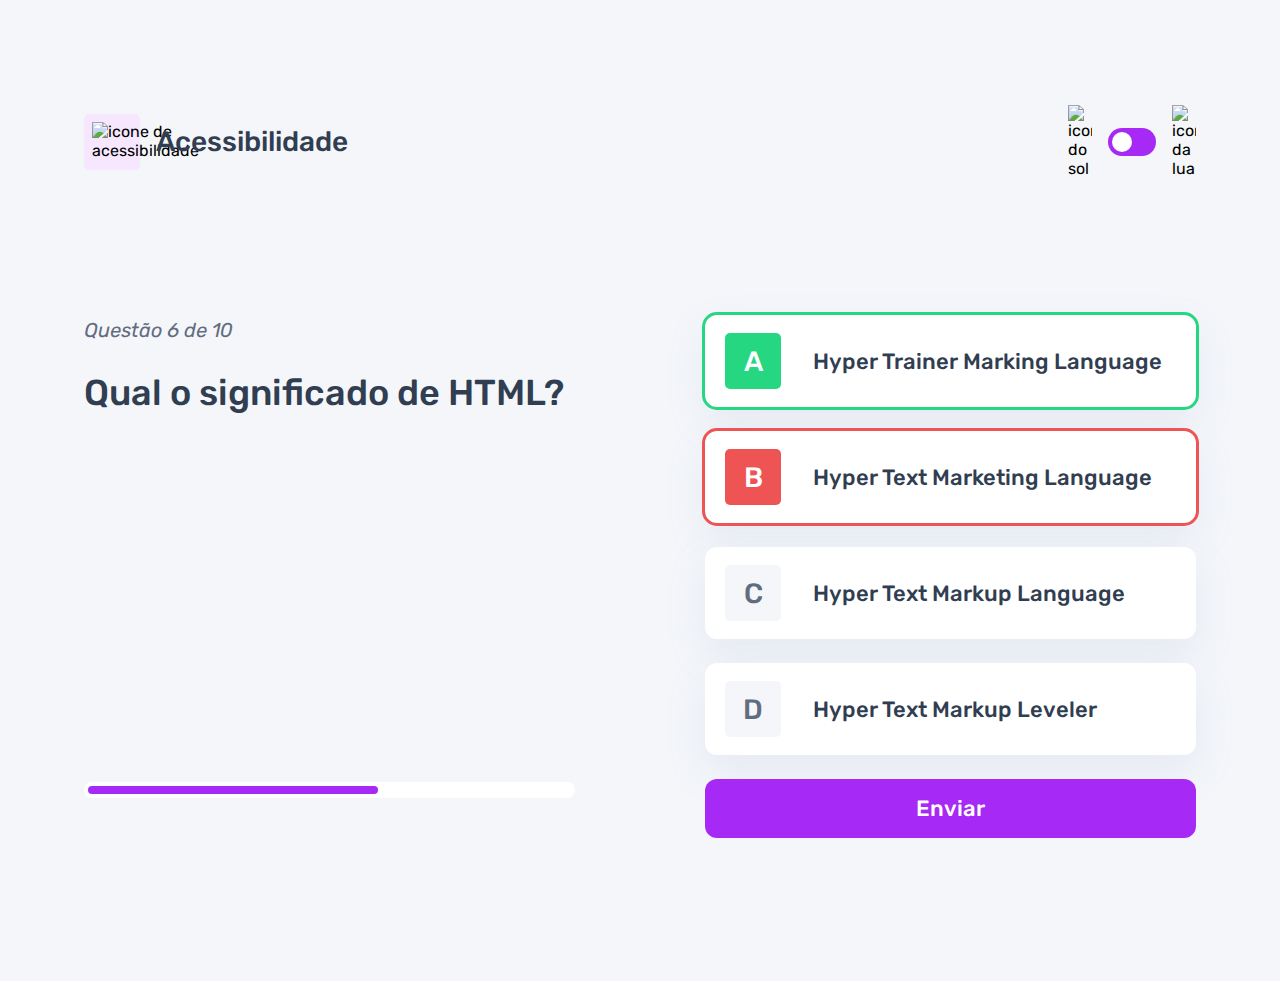
==== pages/quiz/quiz.html @ ebfdfd9c "adicionada a responsividade para o desktop" ====
<!DOCTYPE html>
<html lang="en">
<head>
    <meta charset="UTF-8">
    <meta name="viewport" content="width=device-width, initial-scale=1.0">
    <link rel="preconnect" href="https://fonts.googleapis.com">
    <link rel="preconnect" href="https://fonts.gstatic.com" crossorigin>
    <link href="https://fonts.googleapis.com/css2?family=Rubik:ital,wght@0,300..900;1,300..900&display=swap" rel="stylesheet">
    <link rel="stylesheet" href="quiz.css">
    <title>Quiz App</title>
</head>
<body>
    <header>
        <div class="assunto">
            <div class="assunto_icone">
                <img src="../../assets/images/icon-accessibility.svg" alt="icone de acessibilidade">
            </div>

            <h1>Acessibilidade</h1>
        </div>

        <div class="tema">
            <img src="../../assets/images/icon-sun-dark.svg" alt="iconi do sol">
            <button>
                <div></div>
            </button>
            <img src="../../assets/images/icon-moon-dark.svg" alt="icone da lua">
        </div>
    </header>

    <main>
        <section class="pergunta">
            <div>
                <p>Questão 6 de 10</p>

                <h2>Qual o significado de HTML?</h2>
            </div>
            <div class="barra_progresso">
                <div></div>
            </div>
        </section>

        <section class="alternativas">
            <form action="">
                <label for="alternativa_a" id="correta">
                    <input type="radio" id="alternativa_a" name="alternativa">

                    <div>
                        <span>A</span>
                        Hyper Trainer Marking Language
                    </div>
                </label>

                <label for="alternativa_b" id="errada">
                    <input type="radio" id="alternativa_b" name="alternativa">

                    <div>
                        <span>B</span>
                        Hyper Text Marketing Language
                    </div>
                </label>

                <label for="alternativa_c">
                    <input type="radio" id="alternativa_c" name="alternativa">

                    <div>
                        <span>C</span>
                        Hyper Text Markup Language
                    </div>
                </label>

                <label for="alternativa_d">
                    <input type="radio" id="alternativa_d" name="alternativa">

                    <div>
                        <span>D</span>
                        Hyper Text Markup Leveler
                    </div>
                </label>
            </form>

            <button>Enviar</button>
        </section>
    </main>
</body>
</html>
---- pages/quiz/quiz.css ----
* {
    margin: 0;
    padding: 0;
    box-sizing: border-box;
    font-family: "Rubik", sans-serif;
    -webkit-font-smoothing: antialiased;
}

:root {
    --bg-color: #f4f6fa;
    --purple: #a729f5;
    --primary-text-color:#313e51;
    --secondery-text-color:#626c7f;
    --button-bg: #fff;
    --shadow: 0px 16px 40px 0px rgba(143, 160, 193, 0.14);
    --bg-html:#fff1e9;
    --bg-css: #e0fdef;
    --bg-javascript:#ebf0ff;
    --bg-acessibilidade: #f6e7ff;
    --white: #fff;
    --green: #26d782;
    --red: #ee5454;
    --bg-mobile: url(../../assets/images/pattern-background-mobile-light.svg);
    --bg-desktop: url(../../assets/images/pattern-background-desktop-light.svg);
}

body.escuro {
    --bg-color: #313e51;
    --bg-mobile: url(../../assets/images/pattern-background-mobile-dark.svg);
    --bg-desktop: url(../../assets/images/pattern-background-desktop-dark.svg);
    --primary-text-color:#fff;
    --secondery-text-color:#abc1e1;
    --button-bg: #3b4d66;
    --shadow: 0px 16px 40px 0px rgba(49, 62, 81, 0.14);
}

body {
    height: 100svh;
    background: var(--bg-mobile) var(--bg-color);
    background-repeat: no-repeat;
    background-size: cover;
}

header {
    display: flex;
    justify-content: space-between;
    padding: 16px 24px;
}

.assunto {
    display: flex;
    align-items: center;
    gap: 16px;
}

.assunto_icone {
    background: var(--bg-acessibilidade);
    width: 40px;
    height: 40px;
    padding: 5px;
    border-radius: 5px;
}

.assunto_icone img {
    width: 100%;
}

.assunto h1 {
    font-size: 18px;
    font-weight: 500;
    color: var(--primary-text-color);
}


.tema {
    padding: 8px 0;
    display: flex;
    align-items: center;
    gap: 8px;
}

.tema img {
    width: 16px;
}

.tema button{
    height: 20px;
    width: 32px;
    background: var(--purple);
    border: 0;
    border-radius: 999px;
    padding: 4px;
}

.tema button div {
    background: var(--white);
    width: 12px;
    height: 12px;
    border-radius: 999px;
}

main {
    padding: 32px 24px;
}

.pergunta {
    margin-bottom: 40px;
}

.pergunta p {
    font-style: italic;
    font-size: 14px;
    color: var(--secondery-text-color);
    margin-bottom: 12px;
}

.pergunta h2 {
    font-size: 20px;
    font-weight: 500;
    color: var(--primary-text-color);
    line-height: 24px;
    margin-bottom: 24px;
}

.barra_progresso {
    background: var(--button-bg);
    height: 16px;
    padding: 4px;
    border-radius: 999px;
}

.barra_progresso div {
    height: 100%;
    width: 60%;
    background: var(--purple);
    border-radius: 999px;
}

.alternativas form {
    display: flex;
    flex-direction: column;
    gap: 12px;
    margin-bottom: 12px;
}

.alternativas label {
    display: block;
    background: var(--button-bg);
    padding: 12px;
    font-size: 18px;
    font-weight: 500;
    border-radius: 12px;
    box-shadow: var(--shadow);
    color: var(--primary-text-color);
}

.alternativas label:has(input:checked) {
    outline: 2px solid var(--purple);
     
    & span {
        background: var(--purple);
        color: var(--white);
    }
}

.alternativas label#correta {
    outline: 3px solid var(--green);

    & span {
        background: var(--green);
        color: var(--white);
    }
}

.alternativas label#errada {
    outline: 3px solid var(--red);

    & span {
        background: var(--red);
        color: var(--white);
    }
}

.alternativas input {
    display: none;
}

.alternativas div {
    display: flex;
    align-items: center;
    gap: 16px;
}

.alternativas div span {
    display: block;
    width: 40px;
    height: 40px;
    background: var(--bg-color);
    border-radius: 5px;
    color: var(--secondery-text-color);

    display: flex;
    align-items: center;
    justify-content: center;
    flex-shrink: 0;
}

.alternativas button {
    padding: 16px;
    border-radius: 12px;
    border: none;
    background: var(--purple);
    color: var(--white);
    width: 100%;

    font-size: 18px;
    font-weight: 500;
}

@media(min-width: 1100px) {
    header {
        margin-block: 81px;
        max-width: 1160px;
        margin-inline: auto;
    }

    .assunto_icone {
        width: 56px;
        height: 56px;
        padding: 8px;
    }

    .assunto h1 {
        font-size: 28px;
    }

    .tema {
        gap: 16px;
    }

    .tema img {
        width: 24px;
    }

    .tema button {
        width: 48px;
        height: 28px;
    }

    .tema button div {
        width: 20px;
        height: 20px;
    }

    main {
        max-width: 1160px;
        margin-inline: auto;

        display: flex;
        gap: 130px;
    }

    section {
        width: 100%;
    }

    .pergunta {
        display: flex;
        flex-direction: column;
        justify-content: space-between;
    }

    .pergunta p {
        font-size: 20px;
        line-height: 30px;
        margin-bottom: 27px;
    }

    .pergunta h2 {
        font-size: 36px;
        line-height: 42px;

    }

    .alternativas form {
        gap: 24px;
        margin-bottom: 24px;
    }

    .alternativas label {
        font-size: 22px;
        padding: 18px 20px;
    }

    .alternativas div {
        gap: 32px;
    }

    .alternativas div span {
        width: 56px;
        height: 56px;
        font-size: 28px;
    }

    .alternativas button {
        font-size: 22px;
    }

}
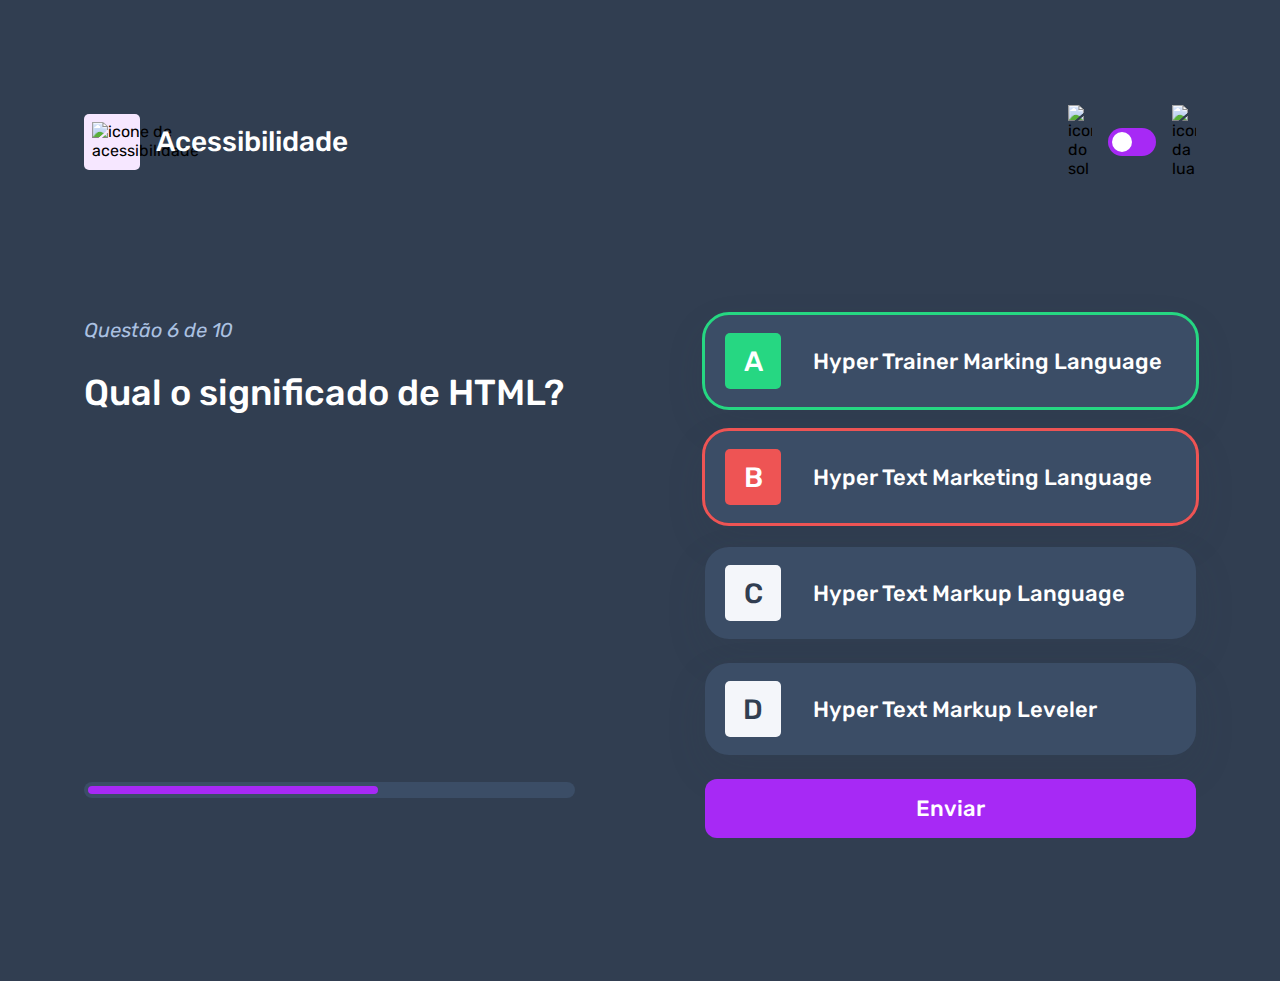
==== commit 976908d7: "ajuste das cores no tema dark" ====
--- a/pages/quiz/quiz.html
+++ b/pages/quiz/quiz.html
@@ -9,7 +9,7 @@
     <link rel="stylesheet" href="quiz.css">
     <title>Quiz App</title>
 </head>
-<body>
+<body class="escuro">
     <header>
         <div class="assunto">
             <div class="assunto_icone">
--- a/pages/quiz/quiz.css
+++ b/pages/quiz/quiz.css
@@ -8,7 +8,10 @@
 
 :root {
     --bg-color: #f4f6fa;
+    --bg-span: #f4f6fa;
+    --color-span: #626c7f;
     --purple: #a729f5;
+    --purple-hover: rgba(167, 41, 245, 0.7);
     --primary-text-color:#313e51;
     --secondery-text-color:#626c7f;
     --button-bg: #fff;
@@ -26,6 +29,7 @@
 
 body.escuro {
     --bg-color: #313e51;
+    --color-span: #313e51;
     --bg-mobile: url(../../assets/images/pattern-background-mobile-dark.svg);
     --bg-desktop: url(../../assets/images/pattern-background-desktop-dark.svg);
     --primary-text-color:#fff;
@@ -152,7 +156,16 @@
     border-radius: 12px;
     box-shadow: var(--shadow);
     color: var(--primary-text-color);
-}
+    cursor: pointer;
+}
+
+.alternativas label:hover {
+    & span {
+        background: var(--bg-acessibilidade);
+        color: var(--purple);
+    }
+}
+
 
 .alternativas label:has(input:checked) {
     outline: 2px solid var(--purple);
@@ -195,9 +208,9 @@
     display: block;
     width: 40px;
     height: 40px;
-    background: var(--bg-color);
+    background: var(--bg-span);
     border-radius: 5px;
-    color: var(--secondery-text-color);
+    color: var(--color-span);
 
     display: flex;
     align-items: center;
@@ -217,6 +230,12 @@
     font-weight: 500;
 }
 
+.alternativas button:hover {
+    background: var(--purple-hover);
+    cursor: pointer;
+    transition: background 0.3s;
+}
+
 @media(min-width: 1100px) {
     header {
         margin-block: 81px;
@@ -290,6 +309,7 @@
     .alternativas label {
         font-size: 22px;
         padding: 18px 20px;
+        border-radius: 24px;
     }
 
     .alternativas div {
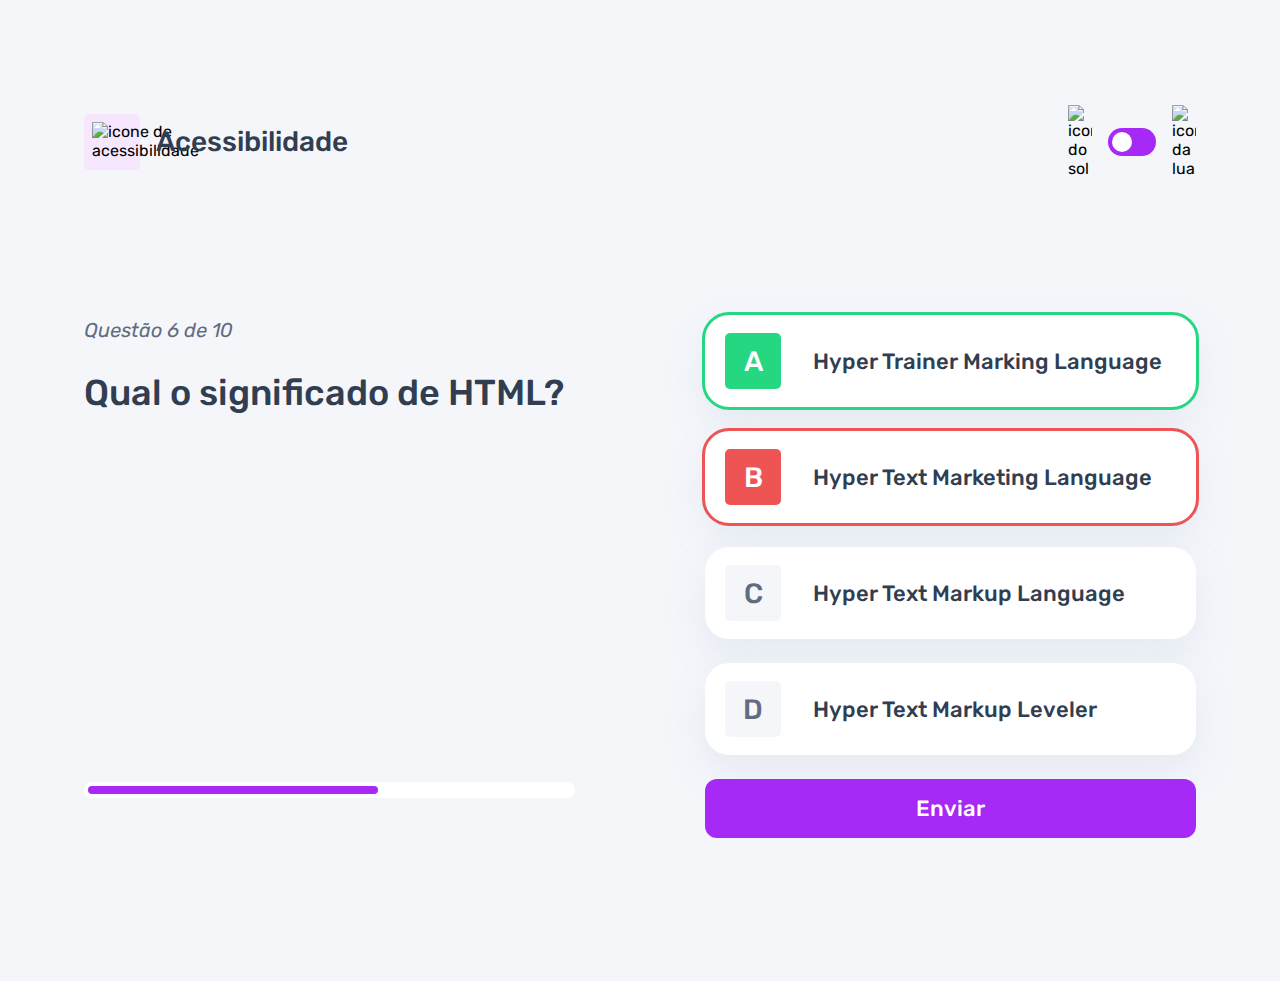
==== commit 0c184173: "ajuste do fundo para o desktop no quiz.html" ====
--- a/pages/quiz/quiz.html
+++ b/pages/quiz/quiz.html
@@ -9,7 +9,7 @@
     <link rel="stylesheet" href="quiz.css">
     <title>Quiz App</title>
 </head>
-<body class="escuro">
+<body>
     <header>
         <div class="assunto">
             <div class="assunto_icone">
--- a/pages/quiz/quiz.css
+++ b/pages/quiz/quiz.css
@@ -237,6 +237,12 @@
 }
 
 @media(min-width: 1100px) {
+    body {
+        background: var(--bg-desktop) var(--bg-color);
+        background-size: cover;
+        background-repeat: no-repeat;
+    }
+
     header {
         margin-block: 81px;
         max-width: 1160px;
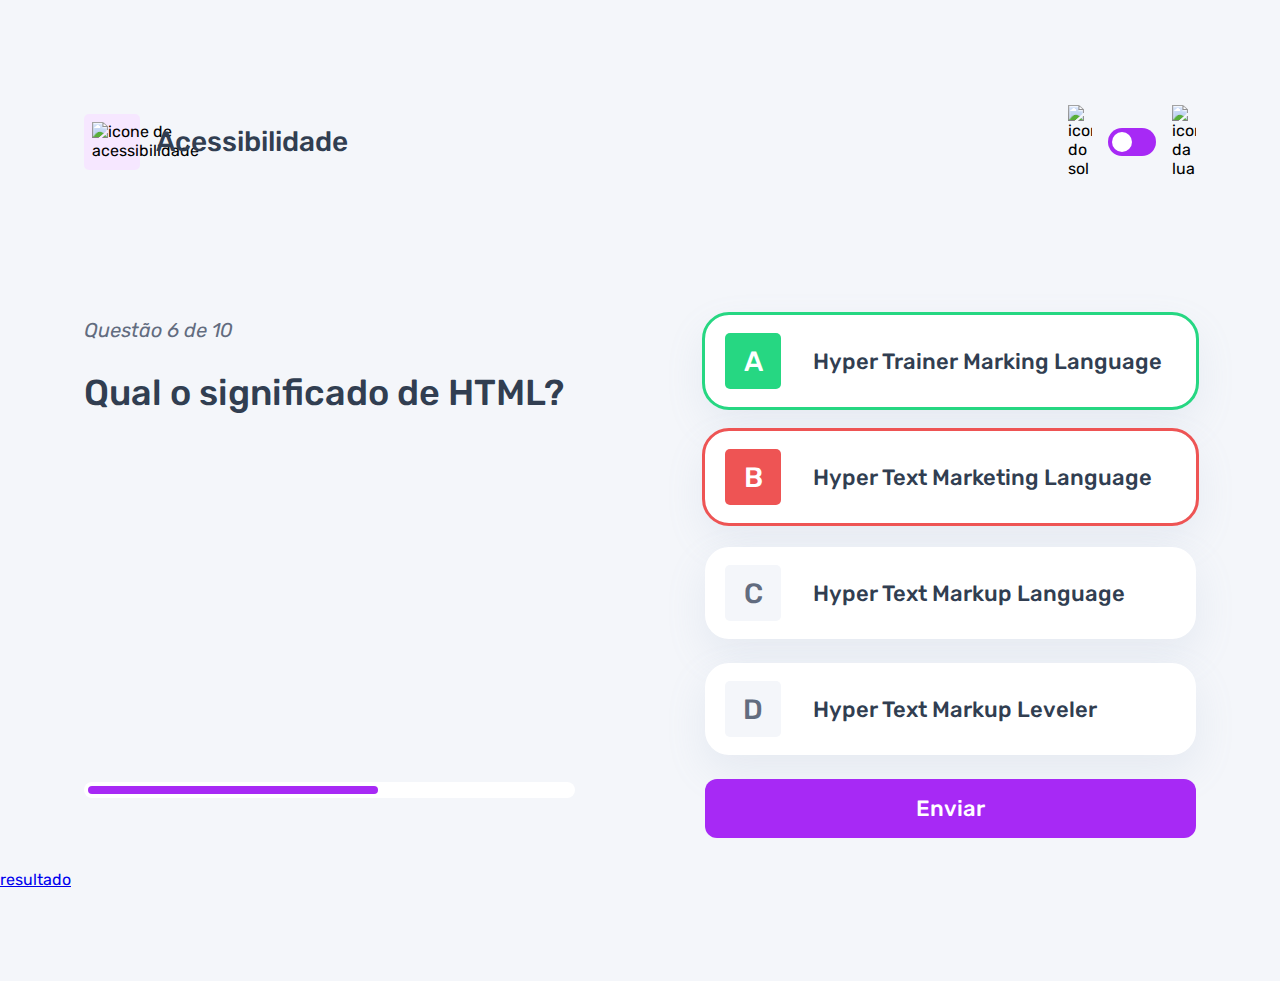
==== commit 56d23807: "adição do header no resultado.html" ====
--- a/pages/quiz/quiz.html
+++ b/pages/quiz/quiz.html
@@ -82,5 +82,7 @@
             <button>Enviar</button>
         </section>
     </main>
+
+    <a href="../resultado/resultado.html">resultado</a>
 </body>
 </html>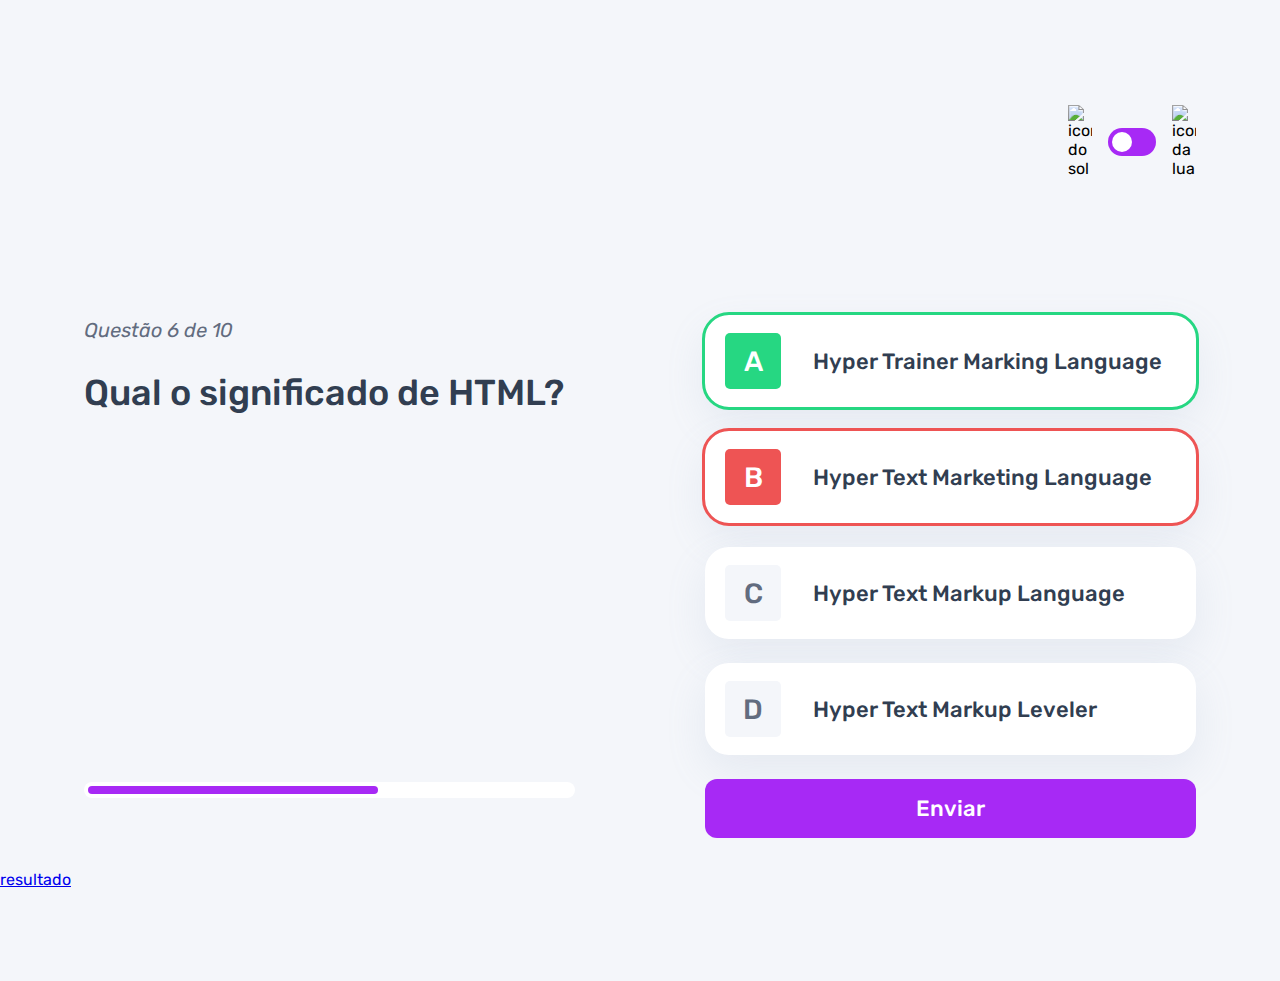
==== commit 4735bb74: "alteração dinamica do assunto da pag" ====
--- a/pages/quiz/quiz.html
+++ b/pages/quiz/quiz.html
@@ -7,16 +7,17 @@
     <link rel="preconnect" href="https://fonts.gstatic.com" crossorigin>
     <link href="https://fonts.googleapis.com/css2?family=Rubik:ital,wght@0,300..900;1,300..900&display=swap" rel="stylesheet">
     <link rel="stylesheet" href="quiz.css">
+    <script src="./quiz.js" type="module" defer></script>
     <title>Quiz App</title>
 </head>
 <body>
     <header>
         <div class="assunto">
             <div class="assunto_icone">
-                <img src="../../assets/images/icon-accessibility.svg" alt="icone de acessibilidade">
+                <img src="" alt="">
             </div>
 
-            <h1>Acessibilidade</h1>
+            <h1></h1>
         </div>
 
         <div class="tema">
--- a/pages/quiz/quiz.css
+++ b/pages/quiz/quiz.css
@@ -58,11 +58,26 @@
 }
 
 .assunto_icone {
-    background: var(--bg-acessibilidade);
     width: 40px;
     height: 40px;
     padding: 5px;
     border-radius: 5px;
+}
+
+.assunto_icone.html {
+    background: var(--bg-html);
+}
+
+.assunto_icone.css {
+    background: var(--bg-css);
+}
+
+.assunto_icone.javascript {
+    background: var(--bg-javascript);
+}
+
+.assunto_icone.acessibilidade {
+    background: var(--bg-acessibilidade);
 }
 
 .assunto_icone img {
@@ -94,6 +109,8 @@
     border: 0;
     border-radius: 999px;
     padding: 4px;
+    display: flex;
+    cursor: pointer;
 }
 
 .tema button div {
@@ -228,12 +245,12 @@
 
     font-size: 18px;
     font-weight: 500;
+    transition: background 0.3s;
 }
 
 .alternativas button:hover {
     background: var(--purple-hover);
     cursor: pointer;
-    transition: background 0.3s;
 }
 
 @media(min-width: 1100px) {
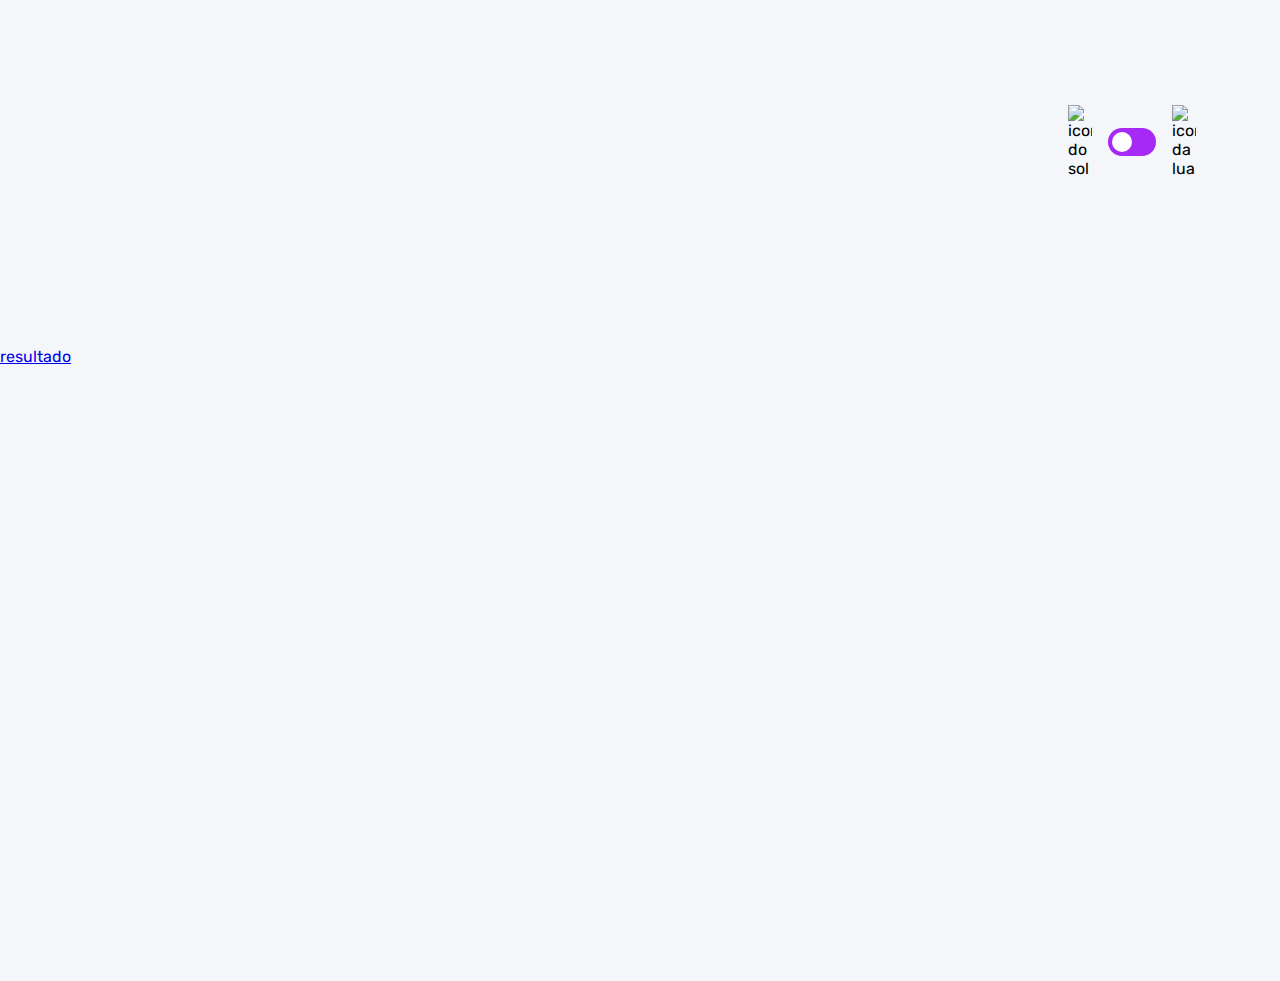
==== commit c54620e8: "adicionadas as funções de montar as perguntas no html" ====
--- a/pages/quiz/quiz.html
+++ b/pages/quiz/quiz.html
@@ -30,58 +30,7 @@
     </header>
 
     <main>
-        <section class="pergunta">
-            <div>
-                <p>Questão 6 de 10</p>
-
-                <h2>Qual o significado de HTML?</h2>
-            </div>
-            <div class="barra_progresso">
-                <div></div>
-            </div>
-        </section>
-
-        <section class="alternativas">
-            <form action="">
-                <label for="alternativa_a" id="correta">
-                    <input type="radio" id="alternativa_a" name="alternativa">
-
-                    <div>
-                        <span>A</span>
-                        Hyper Trainer Marking Language
-                    </div>
-                </label>
-
-                <label for="alternativa_b" id="errada">
-                    <input type="radio" id="alternativa_b" name="alternativa">
-
-                    <div>
-                        <span>B</span>
-                        Hyper Text Marketing Language
-                    </div>
-                </label>
-
-                <label for="alternativa_c">
-                    <input type="radio" id="alternativa_c" name="alternativa">
-
-                    <div>
-                        <span>C</span>
-                        Hyper Text Markup Language
-                    </div>
-                </label>
-
-                <label for="alternativa_d">
-                    <input type="radio" id="alternativa_d" name="alternativa">
-
-                    <div>
-                        <span>D</span>
-                        Hyper Text Markup Leveler
-                    </div>
-                </label>
-            </form>
-
-            <button>Enviar</button>
-        </section>
+        
     </main>
 
     <a href="../resultado/resultado.html">resultado</a>
--- a/pages/quiz/quiz.css
+++ b/pages/quiz/quiz.css
@@ -152,7 +152,6 @@
 
 .barra_progresso div {
     height: 100%;
-    width: 60%;
     background: var(--purple);
     border-radius: 999px;
 }
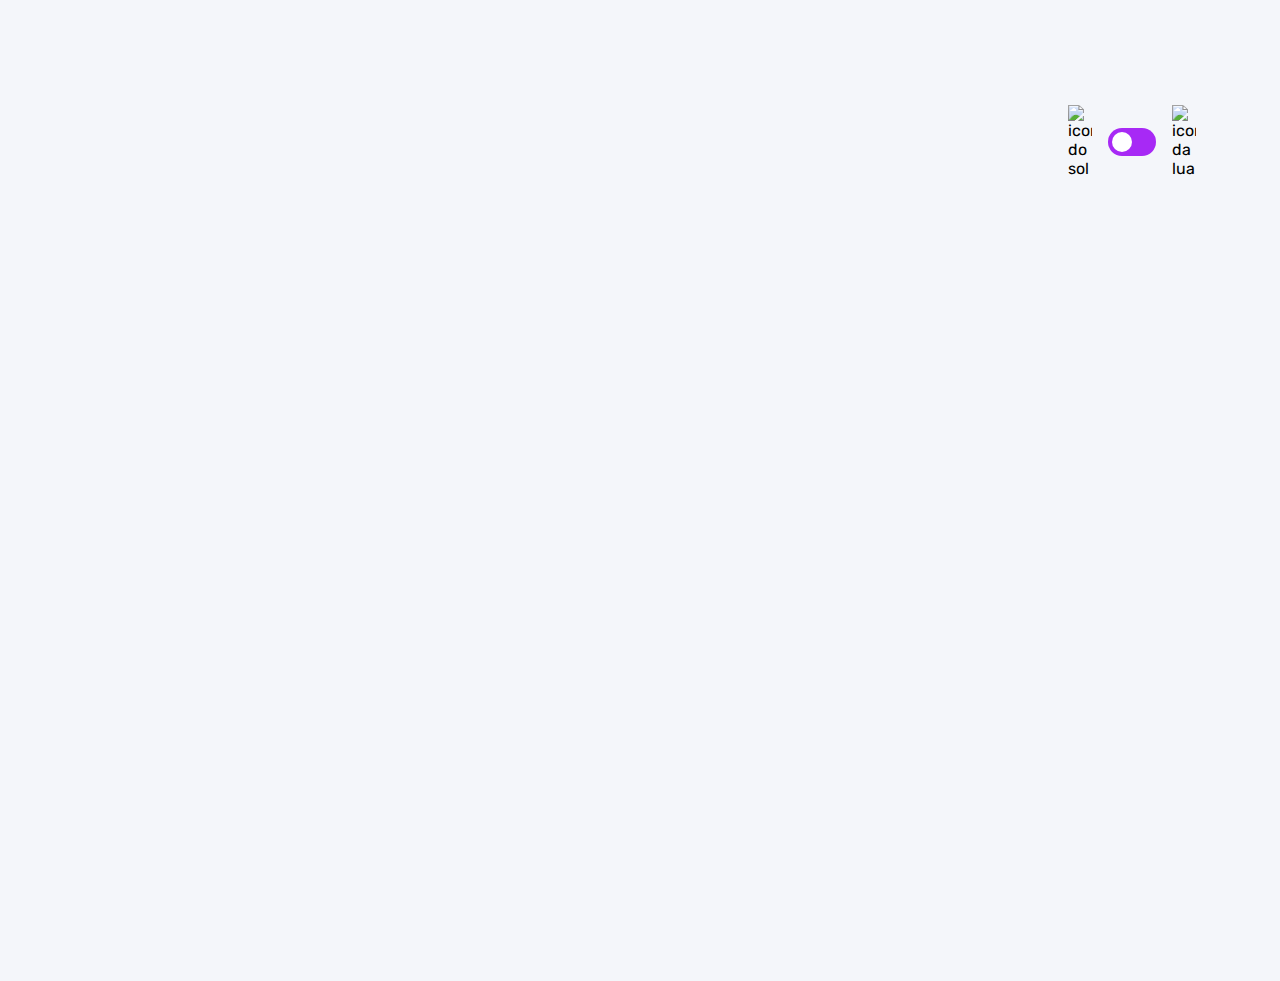
==== commit 7f7fd3a9: "ajuste da função de selecionar para funcionar em todas os dispositivos" ====
--- a/pages/quiz/quiz.html
+++ b/pages/quiz/quiz.html
@@ -32,7 +32,5 @@
     <main>
         
     </main>
-
-    <a href="../resultado/resultado.html">resultado</a>
 </body>
 </html>